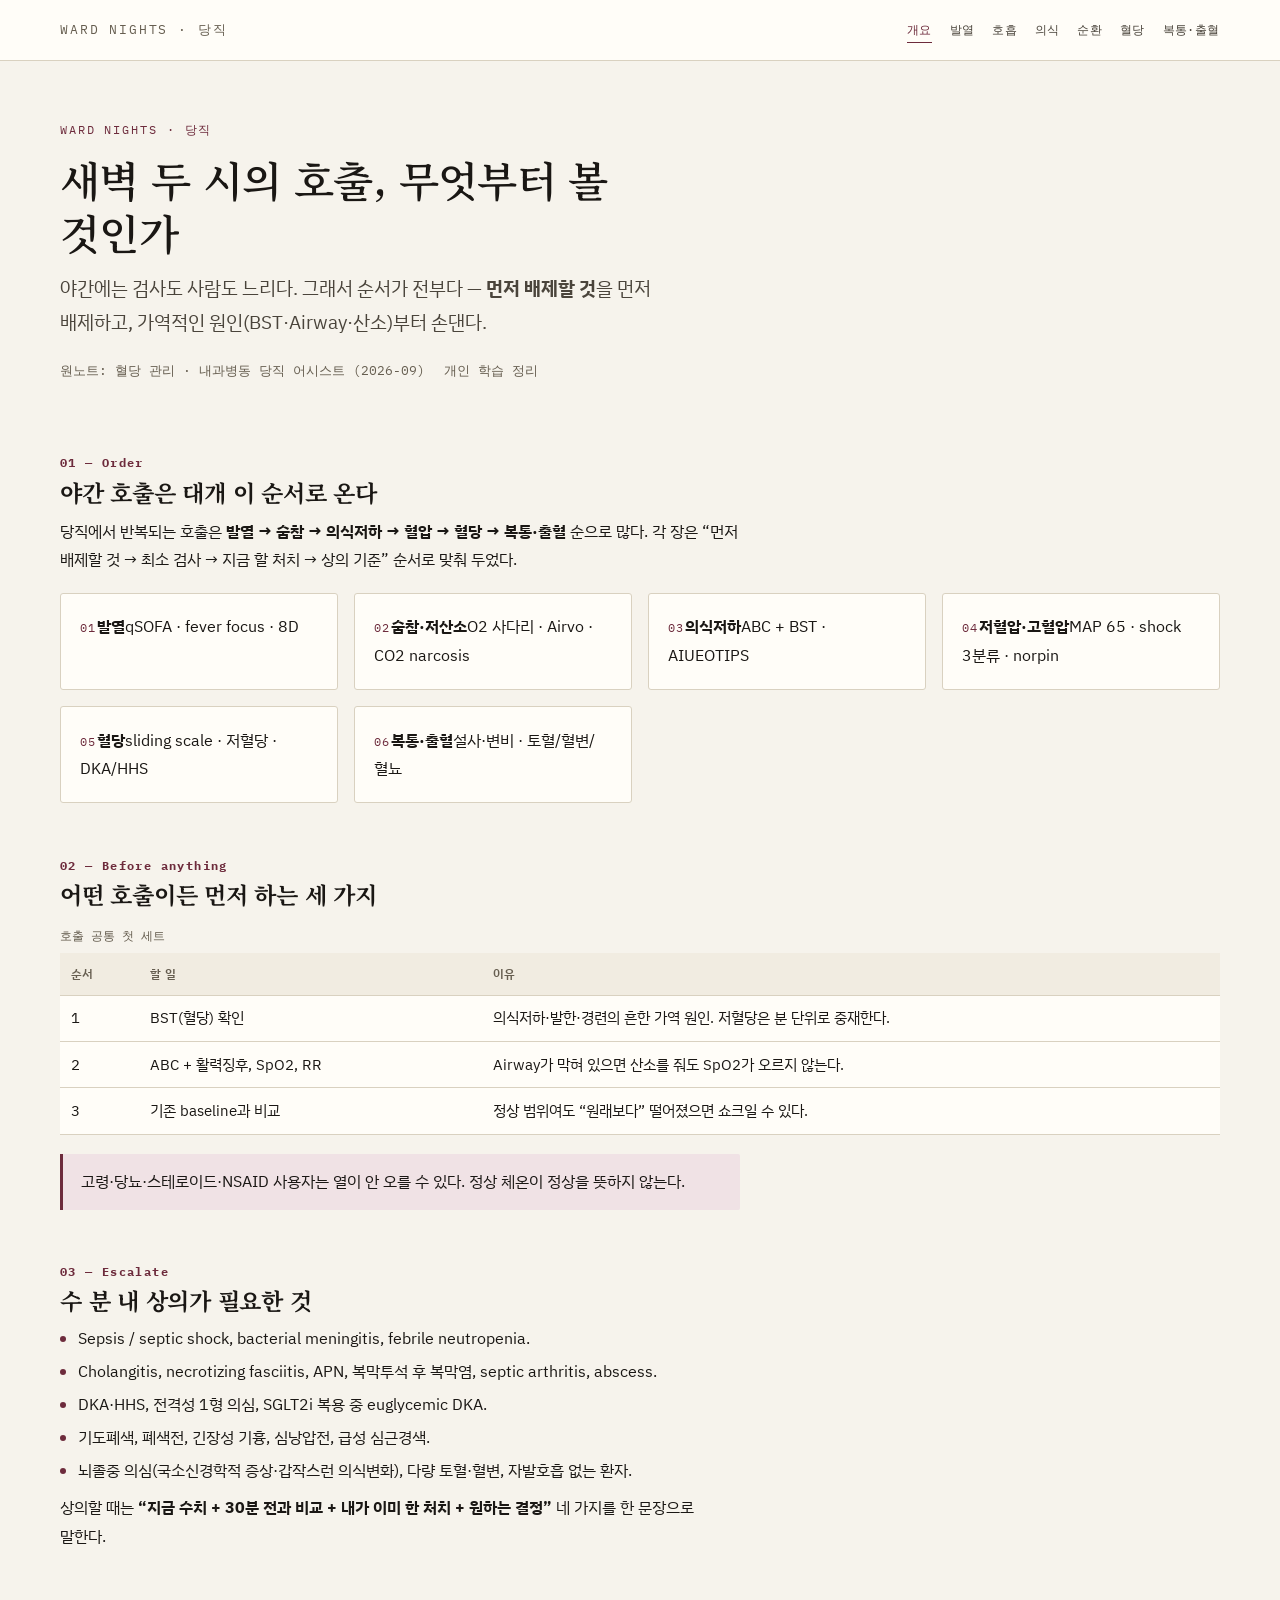
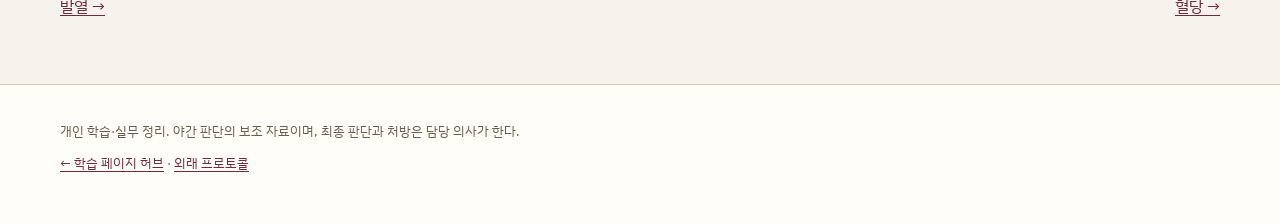
==== index.html @ 41ec287f "feat: 당직 대응 사이트 (발열·호흡·의식·순환·혈당·복통출혈) 원노트 혈당 관리 + 내과병동 당직 어시스트 텍스트를 장별로 정리. styles 는 lab-followup 과 " ====
<!DOCTYPE html>
<html lang="ko">
<head>
<meta charset="utf-8">
<meta name="viewport" content="width=device-width, initial-scale=1">
<title>병동 당직 — 야간 호출 대응</title>
<meta name="description" content="야간 병동에서 반복되는 발열·호흡곤란·의식저하·저혈압·혈당·복통 출혈의 첫 대응과 상의 기준을 정리한 개인 실무 노트.">
<meta property="og:title" content="병동 당직 — 야간 호출 대응">
<meta property="og:description" content="야간 병동에서 반복되는 발열·호흡곤란·의식저하·저혈압·혈당·복통 출혈의 첫 대응과 상의 기준을 정리한 개인 실무 노트.">
<meta property="og:type" content="website">
<link rel="preconnect" href="https://fonts.googleapis.com">
<link rel="preconnect" href="https://fonts.gstatic.com" crossorigin>
<link href="https://fonts.googleapis.com/css2?family=IBM+Plex+Mono:wght@400;500&family=IBM+Plex+Sans+KR:wght@400;500;600&family=Noto+Serif+KR:wght@600&display=swap" rel="stylesheet">
<link rel="stylesheet" href="styles/tokens.css">
<link rel="stylesheet" href="styles/site.css">
<link rel="stylesheet" href="styles/theme.css">
</head>
<body>

<header class="masthead">
  <div class="wrap">
    <a class="brand" href="index.html">Ward Nights · 당직</a>
    <nav class="nav" aria-label="장 이동">
      <a href="index.html" aria-current="page">개요</a>
      <a href="fever.html">발열</a>
      <a href="breathing.html">호흡</a>
      <a href="mental.html">의식</a>
      <a href="circulation.html">순환</a>
      <a href="glucose.html">혈당</a>
      <a href="gi.html">복통·출혈</a>
    </nav>
  </div>
</header>

<main>
  <div class="wrap">

    <div class="hero">
      <p class="eyebrow">Ward nights · 당직</p>
      <h1>새벽 두 시의 호출, 무엇부터 볼 것인가</h1>
      <p class="lede">야간에는 검사도 사람도 느리다. 그래서 순서가 전부다 — <strong>먼저 배제할 것</strong>을 먼저 배제하고, 가역적인 원인(BST·Airway·산소)부터 손댄다.</p>
      <div class="meta"><span>원노트: 혈당 관리 · 내과병동 당직 어시스트 (2026-09)</span><span>개인 학습 정리</span></div>
    </div>


    <section aria-labelledby="w1">
      <h2 id="w1"><span class="num">01 — Order</span>야간 호출은 대개 이 순서로 온다</h2>
      <p>당직에서 반복되는 호출은 <strong>발열 → 숨참 → 의식저하 → 혈압 → 혈당 → 복통·출혈</strong> 순으로 많다.
        각 장은 “먼저 배제할 것 → 최소 검사 → 지금 할 처치 → 상의 기준” 순서로 맞춰 두었다.</p>
      <div class="card-grid">
        <a class="card" href="fever.html"><span class="k">01</span><b>발열</b><span>qSOFA · fever focus · 8D</span></a>
        <a class="card" href="breathing.html"><span class="k">02</span><b>숨참·저산소</b><span>O2 사다리 · Airvo · CO2 narcosis</span></a>
        <a class="card" href="mental.html"><span class="k">03</span><b>의식저하</b><span>ABC + BST · AIUEOTIPS</span></a>
        <a class="card" href="circulation.html"><span class="k">04</span><b>저혈압·고혈압</b><span>MAP 65 · shock 3분류 · norpin</span></a>
        <a class="card" href="glucose.html"><span class="k">05</span><b>혈당</b><span>sliding scale · 저혈당 · DKA/HHS</span></a>
        <a class="card" href="gi.html"><span class="k">06</span><b>복통·출혈</b><span>설사·변비 · 토혈/혈변/혈뇨</span></a>
      </div>
    </section>

    <section aria-labelledby="w2">
      <h2 id="w2"><span class="num">02 — Before anything</span>어떤 호출이든 먼저 하는 세 가지</h2>
      <div class="tbl-wrap">
        <table>
          <caption>호출 공통 첫 세트</caption>
          <thead><tr><th>순서</th><th>할 일</th><th>이유</th></tr></thead>
          <tbody>
            <tr><td>1</td><td>BST(혈당) 확인</td><td>의식저하·발한·경련의 흔한 가역 원인. 저혈당은 분 단위로 중재한다.</td></tr>
            <tr><td>2</td><td>ABC + 활력징후, SpO2, RR</td><td>Airway가 막혀 있으면 산소를 줘도 SpO2가 오르지 않는다.</td></tr>
            <tr><td>3</td><td>기존 baseline과 비교</td><td>정상 범위여도 “원래보다” 떨어졌으면 쇼크일 수 있다.</td></tr>
          </tbody>
        </table>
      </div>
      <p class="note">고령·당뇨·스테로이드·NSAID 사용자는 열이 안 오를 수 있다. 정상 체온이 정상을 뜻하지 않는다.</p>
    </section>

    <section aria-labelledby="w3">
      <h2 id="w3"><span class="num">03 — Escalate</span>수 분 내 상의가 필요한 것</h2>
      <ul>
        <li>Sepsis / septic shock, bacterial meningitis, febrile neutropenia.</li>
        <li>Cholangitis, necrotizing fasciitis, APN, 복막투석 후 복막염, septic arthritis, abscess.</li>
        <li>DKA·HHS, 전격성 1형 의심, SGLT2i 복용 중 euglycemic DKA.</li>
        <li>기도폐색, 폐색전, 긴장성 기흉, 심낭압전, 급성 심근경색.</li>
        <li>뇌졸중 의심(국소신경학적 증상·갑작스런 의식변화), 다량 토혈·혈변, 자발호흡 없는 환자.</li>
      </ul>
      <p>상의할 때는 <strong>“지금 수치 + 30분 전과 비교 + 내가 이미 한 처치 + 원하는 결정”</strong> 네 가지를 한 문장으로 말한다.</p>
    </section>

    <div class="pager">
      <a href="fever.html">발열 →</a>
      <a href="glucose.html">혈당 →</a>
    </div>
  </div>
</main>

<footer class="site">
  <div class="wrap">
    <p>개인 학습·실무 정리. 야간 판단의 보조 자료이며, 최종 판단과 처방은 담당 의사가 한다.</p>
    <p><a href="https://kimhs950627.github.io/">← 학습 페이지 허브</a> · <a href="https://kimhs950627.github.io/primary-care-protocol/">외래 프로토콜</a></p>
  </div>
</footer>
</body>
</html>
---- styles/tokens.css ----
:root {
  --paper: #f6f3ec;
  --paper-2: #fffdf8;
  --ink: #1a1714;
  --ink-2: #4a443b;
  --muted: #665e50;
  --rule: #d9d1c0;
  --accent: #0f5f63;
  --accent-soft: #dcebea;
  --warn: #9c3d1d;
  --warn-soft: #f4e2d9;
  --ok: #3d6b3a;
  --font: "IBM Plex Sans KR", "Pretendard", "Apple SD Gothic Neo", system-ui, sans-serif;
  --mono: "IBM Plex Mono", ui-monospace, SFMono-Regular, Menlo, monospace;
  --serif: "Noto Serif KR", Georgia, serif;

  --step-0: 1rem;
  --step-1: 1.18rem;
  --step-2: 1.45rem;
  --step-3: 1.9rem;
  --step-4: 2.6rem;

  --gap: 1.5rem;
  --pad: clamp(1.75rem, 5vw, 2.75rem);
  --measure: 68ch;
}
---- styles/site.css ----
*,
*::before,
*::after { box-sizing: border-box; }

html { -webkit-text-size-adjust: 100%; }

body {
  margin: 0;
  background: var(--paper);
  color: var(--ink);
  font-family: var(--font);
  font-size: var(--step-0);
  line-height: 1.78;
  word-break: keep-all;
  line-break: strict;
  overflow-wrap: break-word;
  hyphens: none;
}

a { color: var(--accent); text-underline-offset: 0.2em; }
a:hover { color: var(--warn); }

.wrap {
  max-width: 78rem;
  margin: 0 auto;
  padding: 0 var(--pad);
}

/* ── 머리 ─────────────────────────────── */
.masthead {
  border-bottom: 1px solid var(--rule);
  background: var(--paper-2);
}
.masthead .wrap {
  display: flex;
  flex-wrap: wrap;
  align-items: baseline;
  justify-content: space-between;
  gap: 0.75rem;
  padding-top: 1.1rem;
  padding-bottom: 1.1rem;
}
.brand {
  font-family: var(--mono);
  font-size: 0.82rem;
  letter-spacing: 0.14em;
  text-transform: uppercase;
  color: var(--muted);
  text-decoration: none;
}
.nav { display: flex; flex-wrap: wrap; gap: 1.1rem; }
.nav a {
  font-family: var(--mono);
  font-size: 0.78rem;
  letter-spacing: 0.04em;
  color: var(--ink-2);
  text-decoration: none;
  border-bottom: 1px solid transparent;
  padding-bottom: 2px;
}
.nav a:hover,
.nav a[aria-current="page"] { border-bottom-color: var(--accent); color: var(--accent); }

/* ── 표제 ─────────────────────────────── */
.hero { padding: clamp(2rem, 6vw, 3.6rem) 0 1.2rem; }
.eyebrow {
  font-family: var(--mono);
  font-size: 0.74rem;
  letter-spacing: 0.16em;
  text-transform: uppercase;
  color: var(--accent);
  margin: 0 0 0.8rem;
}
h1 {
  font-family: var(--serif);
  font-weight: 600;
  font-size: clamp(1.9rem, 4.6vw, var(--step-4));
  line-height: 1.28;
  letter-spacing: -0.015em;
  margin: 0 0 0.8rem;
  max-width: 24ch;
}
.lede { font-size: var(--step-1); color: var(--ink-2); max-width: 56ch; margin: 0; }
.meta {
  margin-top: 1.2rem;
  font-family: var(--mono);
  font-size: 0.82rem;
  color: var(--muted);
  display: flex;
  flex-wrap: wrap;
  gap: 0.4rem 1.2rem;
}

/* ── 본문 ─────────────────────────────── */
main { padding-bottom: 4rem; }

section { margin-top: clamp(2.2rem, 5vw, 3.4rem); }
h2 {
  font-family: var(--serif);
  font-size: var(--step-2);
  line-height: 1.35;
  margin: 0 0 0.4rem;
  letter-spacing: -0.01em;
}
h2 .num {
  font-family: var(--mono);
  font-size: 0.72rem;
  letter-spacing: 0.12em;
  color: var(--accent);
  display: block;
  margin-bottom: 0.35rem;
}
h3 { font-size: var(--step-1); margin: 1.8rem 0 0.4rem; }
p { margin: 0.55rem 0; max-width: var(--measure); }
ul, ol { max-width: var(--measure); padding-left: 1.15rem; margin: 0.5rem 0; }
li { margin: 0.28rem 0; }
li::marker { color: var(--accent); }
strong { font-weight: 650; }
small { color: var(--muted); }

.card-grid {
  display: grid;
  grid-template-columns: repeat(auto-fit, minmax(15rem, 1fr));
  gap: 1rem;
  margin-top: 1.2rem;
}
.card {
  display: block;
  background: var(--paper-2);
  border: 1px solid var(--rule);
  border-radius: 3px;
  padding: 1.15rem 1.2rem 1.25rem;
  text-decoration: none;
  color: inherit;
  transition: border-color 140ms ease, transform 140ms ease;
}
.card:hover { border-color: var(--accent); transform: translateY(-2px); }
.card .k {
  font-family: var(--mono);
  font-size: 0.72rem;
  letter-spacing: 0.1em;
  color: var(--accent);
  text-transform: uppercase;
}
.card h3 { margin: 0.3rem 0 0.35rem; font-size: var(--step-1); }
.card p { font-size: 0.92rem; color: var(--ink-2); margin: 0; }

/* ── 도해 ─────────────────────────────── */
figure.flow {
  margin: 1.4rem 0 0;
  background: var(--paper-2);
  border: 1px solid var(--rule);
  border-radius: 3px;
  padding: 1rem 0.6rem 0.6rem;
}
figure.flow svg { width: 100%; height: auto; display: block; }
figure.flow figcaption {
  font-family: var(--mono);
  font-size: 0.72rem;
  color: var(--muted);
  padding: 0.35rem 0.8rem 0.2rem;
}
svg text { font-family: var(--font); }

/* ── 표 ───────────────────────────────── */
.tbl-wrap { overflow-x: auto; margin: 1rem 0 0; }
table {
  border-collapse: collapse;
  width: 100%;
  min-width: 0;
  background: var(--paper-2);
  font-size: 0.92rem;
}
caption {
  text-align: left;
  font-family: var(--mono);
  font-size: 0.72rem;
  color: var(--muted);
  padding-bottom: 0.4rem;
}
th, td { border-bottom: 1px solid var(--rule); padding: 0.6rem 0.7rem; text-align: left; vertical-align: top; }
th { font-size: 0.78rem; letter-spacing: 0.02em; color: var(--muted); font-weight: 600; background: #f1ece1; }

/* ── 강조 상자 ────────────────────────── */
.note {
  border-left: 3px solid var(--accent);
  background: var(--accent-soft);
  padding: 0.85rem 1.1rem;
  margin: 1.2rem 0;
  border-radius: 0 2px 2px 0;
  max-width: var(--measure);
}
.note.warn { border-left-color: var(--warn); background: var(--warn-soft); }
.note p { margin: 0.25rem 0; }
.note .label {
  font-family: var(--mono);
  font-size: 0.76rem;
  letter-spacing: 0.1em;
  text-transform: uppercase;
  color: var(--ink-2);
  display: block;
  margin-bottom: 0.3rem;
}

.kv { display: grid; grid-template-columns: max-content 1fr; gap: 0.3rem 1.1rem; margin: 0.8rem 0; }
.kv dt { font-family: var(--mono); font-size: 0.76rem; color: var(--muted); }
.kv dd { margin: 0; }

.src {
  font-family: var(--mono);
  font-size: 0.74rem;
  color: var(--muted);
  margin-top: 1.4rem;
  padding-top: 0.7rem;
  border-top: 1px dashed var(--rule);
  max-width: var(--measure);
}

footer.site {
  border-top: 1px solid var(--rule);
  padding: 1.6rem 0 2.4rem;
  font-size: 0.84rem;
  color: var(--muted);
  background: var(--paper-2);
}
footer.site p { max-width: 62ch; }
.pager { display: flex; flex-wrap: wrap; gap: 1rem; justify-content: space-between; margin-top: 2.6rem; }

@media (prefers-reduced-motion: reduce) {
  * { transition: none !important; animation: none !important; }
}

@media (max-width: 520px) {
  table { font-size: 0.86rem; }
  th, td { padding: 0.5rem 0.45rem; }
  .kv { grid-template-columns: 1fr; gap: 0.15rem; }
  .kv dt { margin-top: 0.4rem; }
}

/* 도해는 좁은 화면에서 글자가 뭉개지므로 가로 스크롤을 허용한다 */
figure.flow { overflow-x: auto; }
@media (max-width: 640px) {
  figure.flow svg { min-width: 40rem; }
  figure.flow figcaption::before {
    content: "옆으로 넘겨 볼 수 있다 · ";
    color: var(--accent);
  }
}
---- styles/theme.css ----
:root{--accent:#6d2b3c;--accent-soft:#f0e2e5;--warn:#8a3b12;--warn-soft:#f5e3d6;}
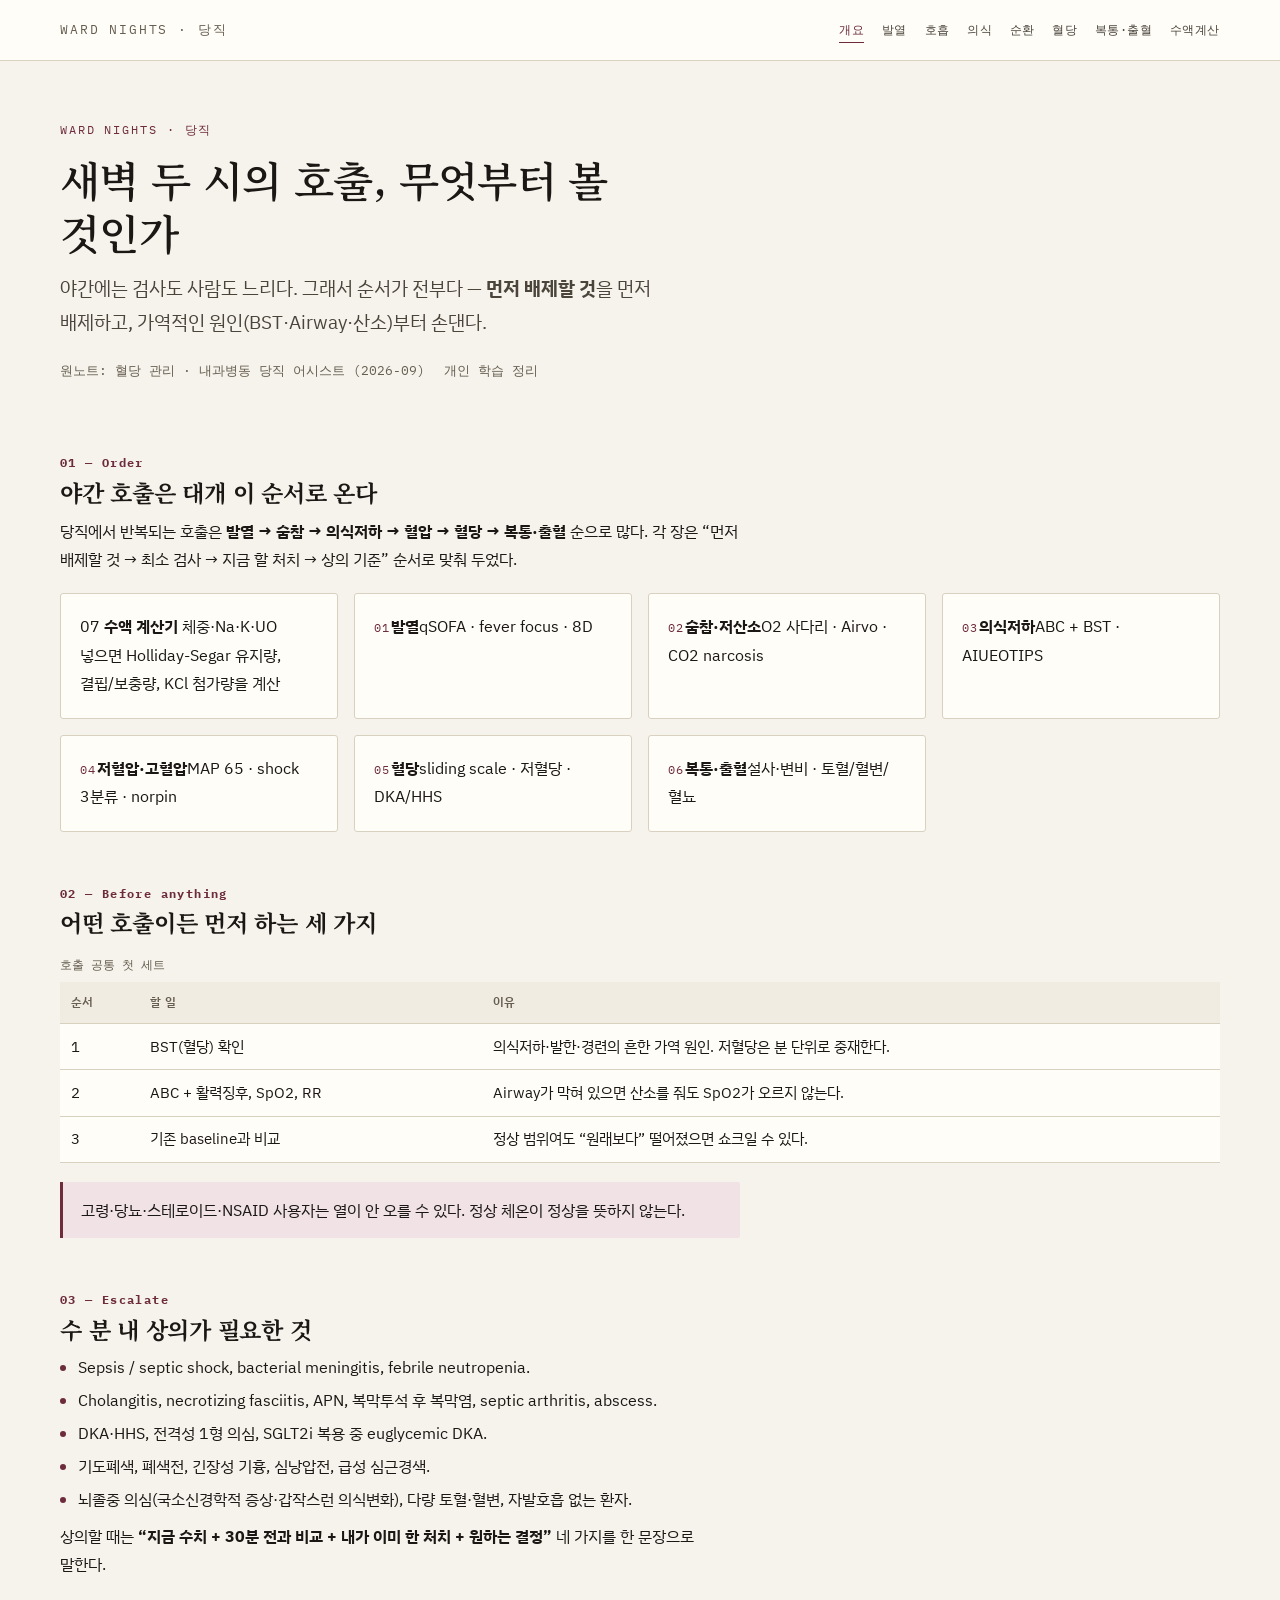
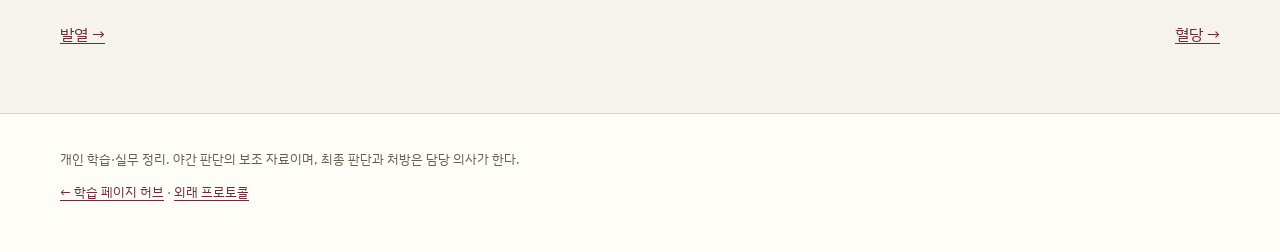
==== commit 93ed2cf6: "feat(ward-nights): 수액 처방 계산기 페이지 추가 (iv-fluid.html) + 내비게이션" ====
--- a/index.html
+++ b/index.html
@@ -28,7 +28,8 @@
       <a href="circulation.html">순환</a>
       <a href="glucose.html">혈당</a>
       <a href="gi.html">복통·출혈</a>
-    </nav>
+          <a href="iv-fluid.html">수액계산</a>
+</nav>
   </div>
 </header>
 
@@ -48,6 +49,11 @@
       <p>당직에서 반복되는 호출은 <strong>발열 → 숨참 → 의식저하 → 혈압 → 혈당 → 복통·출혈</strong> 순으로 많다.
         각 장은 “먼저 배제할 것 → 최소 검사 → 지금 할 처치 → 상의 기준” 순서로 맞춰 두었다.</p>
       <div class="card-grid">
+        <a class="card" href="iv-fluid.html">
+          <span class="num">07</span>
+          <b>수액 계산기</b>
+          <span>체중·Na·K·UO 넣으면 Holliday-Segar 유지량, 결핍/보충량, KCl 첨가량을 계산</span>
+        </a>
         <a class="card" href="fever.html"><span class="k">01</span><b>발열</b><span>qSOFA · fever focus · 8D</span></a>
         <a class="card" href="breathing.html"><span class="k">02</span><b>숨참·저산소</b><span>O2 사다리 · Airvo · CO2 narcosis</span></a>
         <a class="card" href="mental.html"><span class="k">03</span><b>의식저하</b><span>ABC + BST · AIUEOTIPS</span></a>
